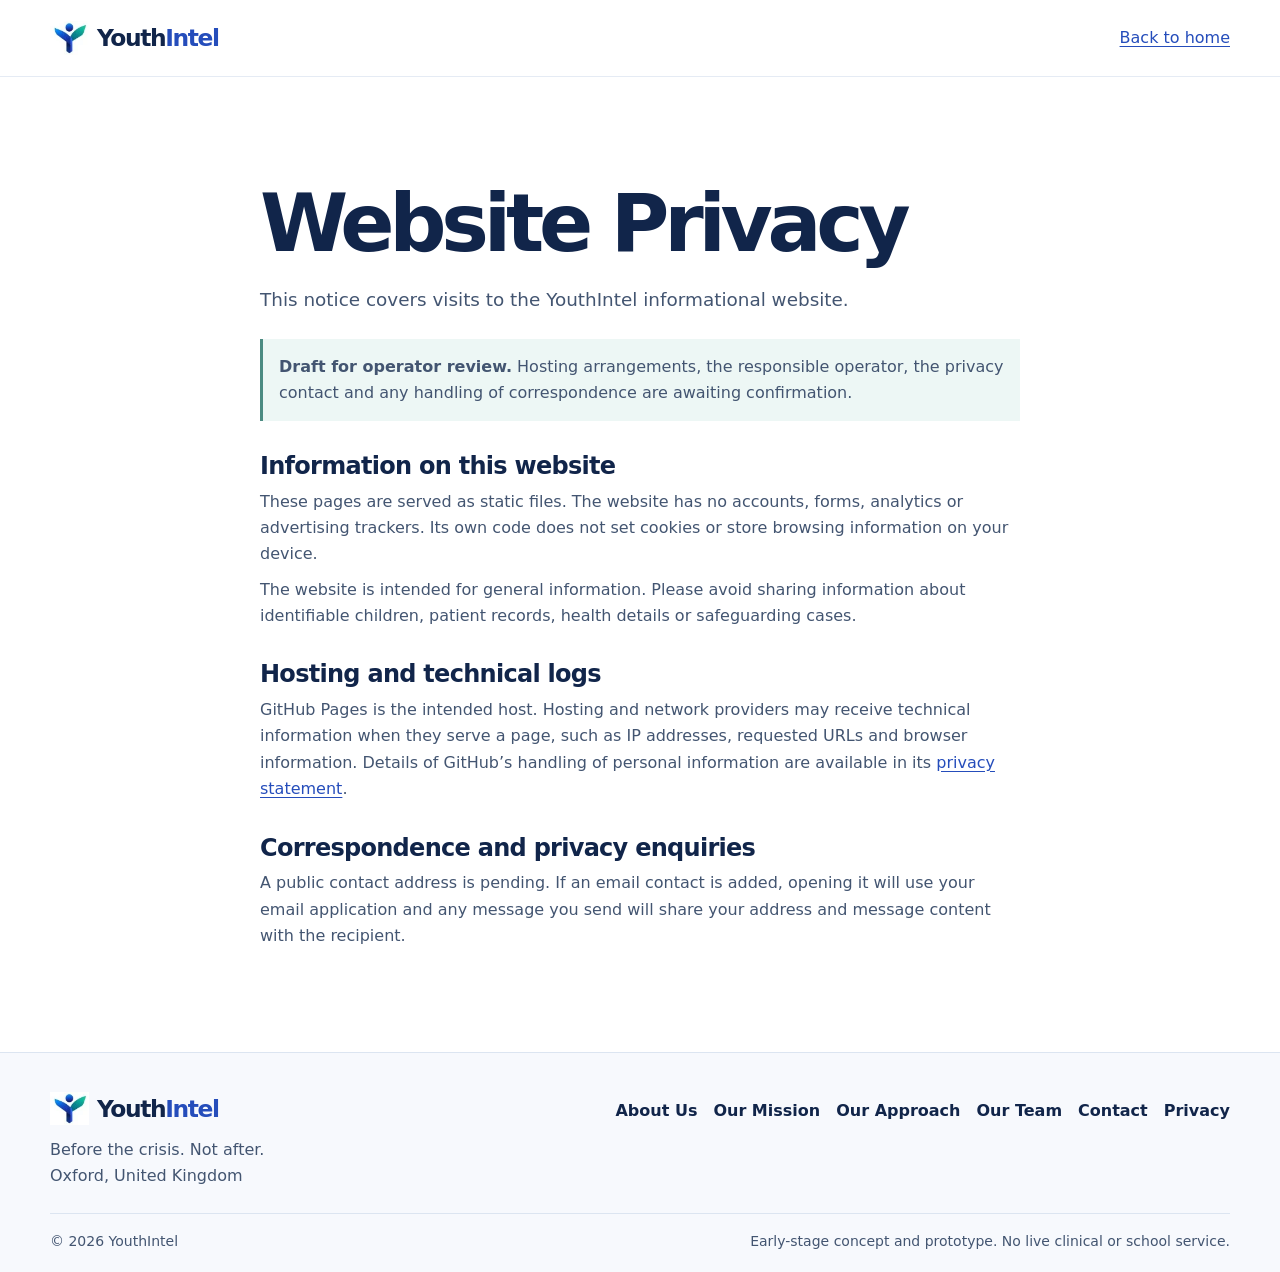
==== privacy.html @ d17b5310 "building initial version of websire" ====
<!doctype html>
<html lang="en-GB">
<head>
  <meta charset="utf-8">
  <meta name="viewport" content="width=device-width, initial-scale=1">
  <title>Website Privacy | YouthIntel</title>
  <meta name="description" content="How the YouthIntel informational website handles visitor data, hosting logs and correspondence.">
  <meta name="theme-color" content="#f7f9ff">
  <link rel="canonical" href="https://www.youthintel.co.uk/privacy.html">
  <meta property="og:type" content="website">
  <meta property="og:locale" content="en_GB">
  <meta property="og:site_name" content="YouthIntel">
  <meta property="og:title" content="Website Privacy | YouthIntel">
  <meta property="og:description" content="Privacy information for visitors to the YouthIntel website.">
  <meta property="og:url" content="https://www.youthintel.co.uk/privacy.html">
  <meta property="og:image" content="https://www.youthintel.co.uk/assets/social.png">
  <meta property="og:image:width" content="1200">
  <meta property="og:image:height" content="630">
  <meta property="og:image:alt" content="YouthIntel. Before the crisis. Not after.">
  <link rel="icon" href="assets/favicon.png" type="image/png">
  <link rel="stylesheet" href="style.css">
</head>
<body>
  <a class="skip-link" href="#main">Skip to content</a>
  <header class="site-header">
    <div class="wrap header-inner">
      <a class="brand" href="./" aria-label="YouthIntel home"><img src="assets/brand-mark.webp" width="39" height="33" alt=""><span>Youth<span class="brand-accent">Intel</span></span></a>
      <a href="./">Back to home</a>
    </div>
  </header>
  <main id="main" tabindex="-1" class="section">
    <div class="wrap policy">
      <h1>Website Privacy</h1>
      <p class="policy-lead">This notice covers visits to the YouthIntel informational website.</p>
      <p class="review-note"><strong>Draft for operator review.</strong> Hosting arrangements, the responsible operator, the privacy contact and any handling of correspondence are awaiting confirmation.</p>

      <section aria-labelledby="website-data">
        <h2 id="website-data">Information on this website</h2>
        <p>These pages are served as static files. The website has no accounts, forms, analytics or advertising trackers. Its own code does not set cookies or store browsing information on your device.</p>
        <p>The website is intended for general information. Please avoid sharing information about identifiable children, patient records, health details or safeguarding cases.</p>
      </section>

      <section aria-labelledby="hosting">
        <h2 id="hosting">Hosting and technical logs</h2>
        <p>GitHub Pages is the intended host. Hosting and network providers may receive technical information when they serve a page, such as IP addresses, requested URLs and browser information. Details of GitHub’s handling of personal information are available in its <a href="https://docs.github.com/en/site-policy/privacy-policies/github-general-privacy-statement">privacy statement</a>.</p>
      </section>

      <section aria-labelledby="correspondence">
        <h2 id="correspondence">Correspondence and privacy enquiries</h2>
        <p>A public contact address is pending. If an email contact is added, opening it will use your email application and any message you send will share your address and message content with the recipient.</p>
        <!-- PRIVACY_REVIEW: confirm the responsible operator, privacy contact, hosting, and any correspondence purposes, lawful bases, recipients, retention and applicable rights before publication. -->
      </section>
    </div>
  </main>
  <footer class="site-footer">
    <div class="wrap">
      <div class="footer-top">
        <div>
          <a class="brand" href="./" aria-label="YouthIntel home"><img src="assets/brand-mark.webp" width="39" height="33" alt="" loading="lazy"><span>Youth<span class="brand-accent">Intel</span></span></a>
          <p>Before the crisis. Not after.</p>
          <p>Oxford, United Kingdom</p>
        </div>
        <nav aria-label="Footer navigation">
          <a href="./#about">About Us</a><a href="./#mission">Our Mission</a><a href="./#approach">Our Approach</a><a href="./#team">Our Team</a><a href="./#contact">Contact</a><a href="privacy.html" aria-current="page">Privacy</a>
        </nav>
      </div>
      <div class="footer-bottom">
        <p>© 2026 YouthIntel</p>
        <p>Early-stage concept and prototype. No live clinical or school service.</p>
      </div>
    </div>
  </footer>
</body>
</html>
---- style.css ----
/* Shared colour, typography and layout */
:root {
  color-scheme: light;
  --ink: #11254a;
  --body: #435571;
  --blue: #254dbb;
  --teal: #116b60;
  --soft: #f4f7fd;
  --border: #dce5f1;
  --width: 1180px;
  --header-height: 76px;
  font-family: system-ui, -apple-system, BlinkMacSystemFont, "Segoe UI", sans-serif;
  color: var(--ink);
  background: white;
}

*, *::before, *::after { box-sizing: border-box; }
html { scroll-behavior: smooth; scroll-padding-top: calc(var(--header-height) + 14px); }
body { margin: 0; line-height: 1.65; }
img { display: block; max-width: 100%; height: auto; }
figure, p, h1, h2, h3, dl, dd { margin: 0; }
p { color: var(--body); }
a { color: var(--blue); text-underline-offset: .2em; }
a, button { -webkit-tap-highlight-color: transparent; }
:focus-visible { outline: 3px solid #248578; outline-offset: 4px; }
[hidden] { display: none !important; }
svg { display: block; width: 1.5rem; height: 1.5rem; flex: none; fill: none; stroke: currentColor; stroke-width: 1.65; stroke-linecap: round; stroke-linejoin: round; }
h1, h2, h3 { line-height: 1.12; text-wrap: balance; }
h2 { font-size: clamp(2rem, 4.1vw, 3.25rem); letter-spacing: -.052em; font-weight: 690; }
h3 { font-size: 1.18rem; letter-spacing: -.024em; font-weight: 690; }
.wrap { width: min(var(--width), calc(100% - 4rem)); margin-inline: auto; }
.section { padding-block: clamp(4rem, 8vw, 7.25rem); }
.section-soft { background: var(--soft); }
.split { display: grid; grid-template-columns: 1fr 1fr; gap: clamp(2rem, 6vw, 6rem); }
.section-heading { max-width: 740px; margin-bottom: 2.2rem; }
.section-heading > p:not(.eyebrow) { max-width: 640px; margin-top: .95rem; font-size: 1.06rem; }
.eyebrow { margin-bottom: 1.1rem; color: var(--teal); font-size: .875rem; line-height: 1.35; font-weight: 760; letter-spacing: .095em; text-transform: uppercase; }
.section-note { margin-top: 1.5rem; max-width: 680px; }
.copy p + p { margin-top: 1rem; }
.grid { display: grid; gap: 1rem; }
.grid-four { grid-template-columns: repeat(4, minmax(0, 1fr)); }
.grid-three { grid-template-columns: repeat(3, minmax(0, 1fr)); }
.grid-two { grid-template-columns: repeat(2, minmax(0, 1fr)); }

/* Navigation stays available without JavaScript. */
.skip-link { position: fixed; top: .5rem; left: .75rem; z-index: 10; padding: .65rem 1rem; border-radius: .4rem; background: white; transform: translateY(-160%); }
.skip-link:focus { transform: translateY(0); }
.site-header { position: sticky; inset-block-start: 0; z-index: 5; border-bottom: 1px solid #e5ebf4; background: #fff; }
.header-inner { position: relative; min-height: var(--header-height); display: flex; align-items: center; justify-content: space-between; gap: 1rem; }
.brand { display: inline-flex; align-items: center; gap: .5rem; color: var(--ink); text-decoration: none; font-size: 1.46rem; letter-spacing: -.06em; font-weight: 790; width: fit-content; white-space: nowrap; }
.brand img { flex: none; }
.brand-accent { color: var(--blue); }
.primary-nav { display: flex; align-items: center; gap: clamp(.15rem, 1vw, .9rem); }
.primary-nav a, .menu-toggle { display: flex; align-items: center; min-height: 44px; padding: .55rem .65rem; border-radius: .5rem; text-decoration: none; color: var(--body); font-size: .925rem; font-weight: 650; white-space: nowrap; }
.primary-nav a:hover, .primary-nav [aria-current] { color: var(--blue); background: #edf3ff; }
.primary-nav .nav-contact { margin-left: .35rem; padding-inline: 1.1rem; border: 1px solid #d1dcf2; color: var(--blue); }
.menu-toggle { display: none; gap: .65rem; border: 1px solid var(--border); background: white; cursor: pointer; font-family: inherit; }
.menu-icon { position: relative; width: 1.05rem; height: .7rem; border-block: 2px solid currentColor; }
.menu-icon::after { position: absolute; inset: 50% 0 auto; translate: 0 -50%; border-top: 2px solid currentColor; content: ""; }

/* Home and pathway illustration */
.hero { padding: clamp(3rem, 6vw, 6rem) 0 1.6rem; background: radial-gradient(ellipse at 90% 7%, #e9f5f7, transparent 48%), linear-gradient(145deg, #f9faff 20%, #f2f6fd 100%); border-bottom: 1px solid var(--border); }
.hero-layout { display: grid; grid-template-columns: minmax(0, .98fr) minmax(0, 1.02fr); align-items: center; gap: clamp(2rem, 5vw, 5rem); }
.hero h1 { font-size: clamp(3rem, 6.15vw, 6rem); font-weight: 740; letter-spacing: -.072em; line-height: .99; }
.hero h1 span { color: var(--blue); }
.hero-subtitle { margin-top: 1.6rem; color: var(--ink); font-size: clamp(1.24rem, 1.9vw, 1.58rem); font-weight: 640; line-height: 1.32; letter-spacing: -.025em; max-width: 27ch; }
.hero-subtitle + p { margin-top: .9rem; max-width: 49ch; }
.actions { display: flex; flex-wrap: wrap; gap: .7rem; margin-top: 1.55rem; }
.button { display: inline-flex; align-items: center; justify-content: center; min-height: 48px; padding: .68rem 1rem; border: 1px solid transparent; border-radius: .55rem; text-decoration: none; font-weight: 670; line-height: 1.3; }
.button-primary { background: var(--blue); color: white; }
.button-primary:hover { background: #183c9c; }
.button-secondary { border-color: #c4d3ec; background: white; color: var(--blue); }
.button-secondary:hover { background: #edf3ff; }
.hero-visual { overflow: hidden; border: 1px solid #cfddee; border-radius: clamp(1rem, 3vw, 1.8rem); background: #edf5f9; box-shadow: 0 20px 45px #233b7410; animation: appear .6s ease-out both; }
.hero-visual img { width: 100%; }
.status { display: flex; align-items: baseline; gap: .65rem; margin-top: clamp(1.5rem, 4vw, 3.1rem); padding-top: 1rem; border-top: 1px solid #d7e3f2; color: #405674; font-size: .875rem; }
.status span { flex: none; width: .55rem; height: .55rem; border-radius: 50%; background: #218579; }
@keyframes appear { from { opacity: .75; transform: translateY(8px); } to { opacity: 1; transform: none; } }

/* Editorial sections */
.intro { align-items: start; }
.intro .copy { padding-top: .45rem; }
.card { border: 1px solid var(--border); border-radius: 1rem; background: white; padding: clamp(1.2rem, 2vw, 1.6rem); }
.card h3 + p, .process h3 + p { margin-top: .7rem; }
.card, .button { transition: background-color .18s, border-color .18s, box-shadow .18s, transform .18s; }
@media (hover: hover) {
  .card:hover { transform: translateY(-3px); border-color: #b6cadd; box-shadow: 0 8px 22px #233b740d; }
}
.icon-box { display: grid; place-items: center; width: 3rem; height: 3rem; margin-bottom: 1.05rem; border-radius: .8rem; background: #e9efff; color: var(--blue); }
:is(.card, .process li):nth-child(even) .icon-box { background: #e5f5f0; color: var(--teal); }
.mission { color: white; background: radial-gradient(ellipse at 85% 0%, #235573, transparent 57%), #14284e; }
.mission .eyebrow { color: #8fe2cb; }
.mission-main { max-width: 875px; }
.mission-statement { color: white; font-size: clamp(2rem, 4.4vw, 4.05rem); font-weight: 650; letter-spacing: -.054em; line-height: 1.12; text-wrap: balance; }
.mission-main p:last-child { max-width: 650px; margin-top: 1.15rem; }
.mission p:not(.mission-statement) { color: #d8e6f5; }
.mission-details { margin-top: clamp(2rem, 5vw, 3.5rem); padding-top: 1.6rem; border-top: 1px solid #55718a; }
.mission-details p { margin-top: .65rem; }
.process { margin: 0; padding: 0; list-style: none; }
.process li { position: relative; padding-right: .8rem; }
.process li::before { content: ""; position: absolute; top: 1.5rem; border-top: 1px solid #a9bfdd; left: 3.65rem; right: .25rem; }
.process li::after { content: ""; position: absolute; top: calc(1.5rem - 3px); right: .25rem; width: .42rem; height: .42rem; border-top: 1px solid #718cae; border-right: 1px solid #718cae; transform: rotate(45deg); }
.process li:last-child::before, .process li:last-child::after { content: none; }
.callout { display: flex; gap: .75rem; align-items: center; margin-top: 2rem; padding: 1rem 1.2rem; border-radius: .8rem; background: #e9f6f1; color: #164e46; font-weight: 650; }
.capability { border-top: 3px solid #6a87d5; }
.capability:nth-child(2) { border-top-color: #55a898; }
.capability:nth-child(3) { border-top-color: #95a8c4; }
.capability ul { padding-left: 1.2rem; margin: .75rem 0 0; color: var(--body); }
.capability li + li { margin-top: .42rem; }
.capability li::marker { color: var(--teal); }
.trust > div { align-self: start; }
.principles { display: grid; gap: .9rem; }
.principles > div { padding: 0 0 .9rem 1rem; border-bottom: 1px solid var(--border); border-left: 3px solid #d6ebe5; }
.principles dt { font-weight: 720; }
.principles dd { margin-top: .25rem; color: var(--body); }
.founder { padding: clamp(1.4rem, 3vw, 2.25rem); background: #f8faff; }
.founder-header { display: flex; align-items: center; gap: 1rem; margin-bottom: 1.2rem; }
.founder-header h3 { font-size: 1.5rem; }
.initials { display: grid; place-items: center; flex: none; width: 3.65rem; height: 3.65rem; border-radius: 1rem; background: #e0ebff; color: #254aab; font-size: 1.1rem; font-weight: 760; }
.founder:nth-child(2) .initials { background: #dff2eb; color: var(--teal); }
.role { margin-top: .2rem; color: var(--teal); font-weight: 650; }
.founder > p + p { margin-top: .8rem; }
.research { max-width: 410px; margin-top: 1.4rem; padding: 1.1rem 0 0 1.2rem; border-left: 3px solid #a1cdbf; }
.research p { margin-top: .6rem; }
.timeline { margin: 0 0 0 .4rem; padding: 0 0 0 1.4rem; list-style: none; border-left: 1px solid #adc3e4; }
.timeline li { position: relative; }
.timeline li::before { position: absolute; top: .35rem; left: -1.75rem; content: ""; width: .65rem; height: .65rem; border-radius: 50%; background: #2e58b8; box-shadow: 0 0 0 4px var(--soft); }
.timeline li + li { margin-top: 1.45rem; }
.timeline .date { margin-bottom: .35rem; font-weight: 720; color: var(--teal); font-size: .875rem; }
.timeline h3 + p { margin-top: .35rem; }
.contact-panel { display: flex; justify-content: space-between; align-items: center; flex-wrap: wrap; gap: 1.5rem; padding: clamp(1.6rem, 5vw, 3.6rem); border: 1px solid #d7e8e8; border-radius: 1.3rem; background: linear-gradient(105deg, #edf2ff, #e8f7f1); }
.contact-panel p { margin-top: .8rem; max-width: 55ch; }
.contact-panel .button { margin-top: 1rem; }
.location { display: flex; align-items: center; gap: .5rem; font-weight: 650; }
.location svg { color: var(--teal); }
.site-footer { padding: 2.3rem 0 1.2rem; border-top: 1px solid var(--border); background: #f7f9fd; }
.footer-top { display: flex; justify-content: space-between; flex-wrap: wrap; gap: 1.4rem; padding-bottom: 1.45rem; }
.footer-top .brand { margin-bottom: .55rem; }
.footer-top nav { display: flex; flex-wrap: wrap; gap: .45rem 1rem; align-items: start; }
.footer-top nav a { color: var(--ink); text-decoration: none; font-weight: 620; min-height: 44px; display: flex; align-items: center; }
.footer-top nav a:hover { text-decoration: underline; }
.footer-bottom { display: flex; justify-content: space-between; flex-wrap: wrap; gap: .4rem 1rem; padding-top: 1rem; border-top: 1px solid var(--border); font-size: .875rem; }
.policy { max-width: 760px; }
.policy h1 { font-size: clamp(2.8rem, 7vw, 5rem); letter-spacing: -.065em; }
.policy .policy-lead { margin-top: 1rem; font-size: 1.15rem; }
.policy section { margin-top: 2rem; }
.policy h2 { font-size: 1.5rem; letter-spacing: -.03em; }
.policy section p { margin-top: .55rem; }
.review-note { margin-top: 1.5rem; padding: .9rem 1rem; border-left: 3px solid #4c8b82; background: #edf7f5; }

/* Layout changes follow the available space. */
@media (max-width: 960px) {
  .grid-four { grid-template-columns: repeat(2, minmax(0, 1fr)); }
  .process { grid-template-columns: 1fr; max-width: 660px; gap: 1.4rem; }
  .process li { padding-left: 4rem; padding-right: 0; min-height: 3rem; }
  .process li .icon-box { position: absolute; top: 0; left: 0; }
  .process li::before { top: 3.35rem; left: 1.48rem; right: auto; bottom: -.9rem; border-top: 0; border-left: 1px solid #a9bfdd; }
  .process li::after { top: auto; left: 1.3rem; right: auto; bottom: -.9rem; transform: rotate(135deg); }
}

@media (max-width: 760px) {
  :root { --header-height: 66px; }
  .wrap { width: min(var(--width), calc(100% - 2.5rem)); }
  .header-inner { flex-wrap: wrap; gap: 0; }
  .header-inner > .brand { min-height: var(--header-height); }
  .primary-nav { flex-basis: 100%; flex-wrap: wrap; padding-bottom: .5rem; }
  .menu-enabled .menu-toggle { display: flex; }
  .menu-enabled .primary-nav {
    position: absolute;
    inset: 100% 0 auto;
    display: none;
    padding: .5rem;
    max-height: calc(100dvh - var(--header-height) - 1rem);
    overflow: auto;
    border: 1px solid var(--border);
    border-radius: .7rem;
    background: white;
    box-shadow: 0 12px 24px #1a326721;
  }
  .menu-enabled .primary-nav.is-open { display: grid; gap: .1rem; }
  .menu-enabled .nav-contact { margin: 0; padding-inline: .65rem; border-color: transparent; }
  .site-header:not(.menu-enabled):has(.primary-nav) { position: static; }
  .hero-layout, .split { grid-template-columns: 1fr; }
  .hero-visual { width: min(100%, 520px); }
  .grid-three { grid-template-columns: repeat(2, minmax(0, 1fr)); }
  .section-heading { margin-bottom: 1.55rem; }
  .trust { gap: .55rem; }
}

@media (max-width: 520px) {
  .wrap { width: calc(100% - 2rem); }
  .grid-four, .grid-three, .grid-two { grid-template-columns: 1fr; }
  .hero { padding-top: 2.5rem; }
  .hero h1 { font-size: clamp(2.75rem, 11vw, 3.75rem); }
  .actions .button { flex: 1 1 max-content; }
  .footer-top nav { gap: 0 1rem; }
}

@media (prefers-reduced-motion: reduce) {
  *, *::before, *::after { scroll-behavior: auto !important; animation: none !important; transition: none !important; }
  .card:hover { transform: none; }
}

/* The motion is optional and content remains fully visible as it enters. */
@supports (animation-timeline: view()) {
  @media (prefers-reduced-motion: no-preference) {
    .section-heading {
      animation: section-arrival linear both;
      animation-timeline: view();
      animation-range: entry 0% entry 100%;
    }
    @keyframes section-arrival {
      from { translate: 0 .5rem; }
      to { translate: 0 0; }
    }
  }
}
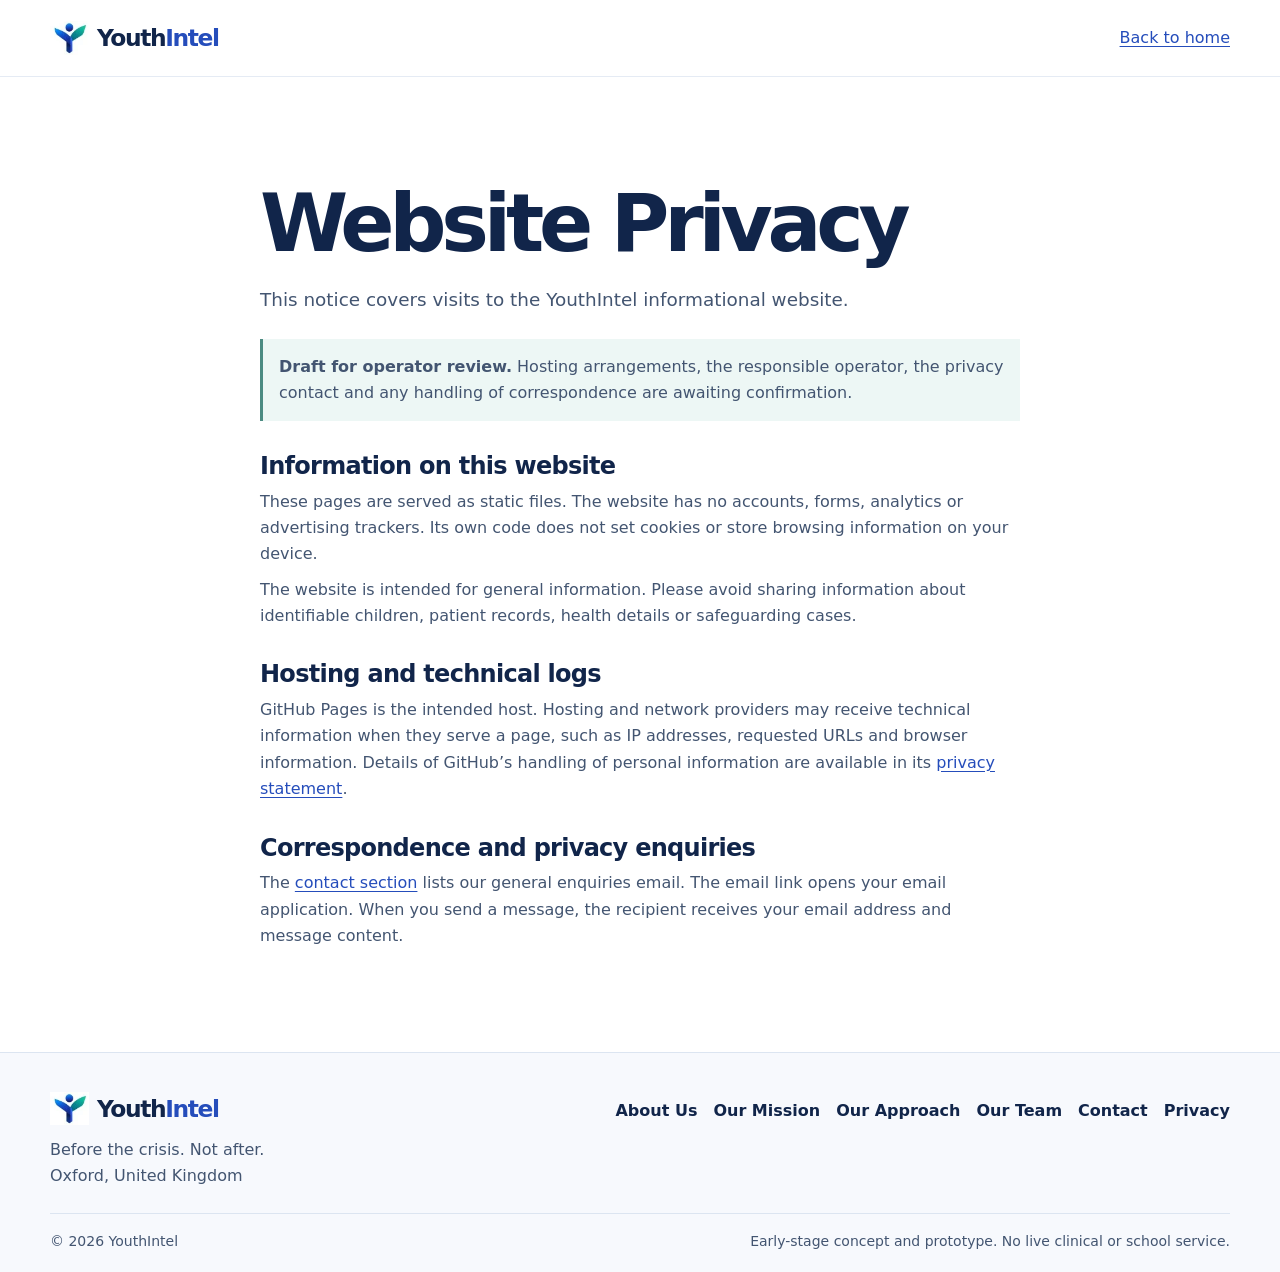
==== commit 9133f74b: "contact info added" ====
--- a/privacy.html
+++ b/privacy.html
@@ -47,7 +47,7 @@
 
       <section aria-labelledby="correspondence">
         <h2 id="correspondence">Correspondence and privacy enquiries</h2>
-        <p>A public contact address is pending. If an email contact is added, opening it will use your email application and any message you send will share your address and message content with the recipient.</p>
+        <p>The <a href="./#contact">contact section</a> lists our general enquiries email. The email link opens your email application. When you send a message, the recipient receives your email address and message content.</p>
         <!-- PRIVACY_REVIEW: confirm the responsible operator, privacy contact, hosting, and any correspondence purposes, lawful bases, recipients, retention and applicable rights before publication. -->
       </section>
     </div>
--- a/style.css
+++ b/style.css
@@ -119,18 +119,8 @@
 .initials { display: grid; place-items: center; flex: none; width: 3.65rem; height: 3.65rem; border-radius: 1rem; background: #e0ebff; color: #254aab; font-size: 1.1rem; font-weight: 760; }
 .founder:nth-child(2) .initials { background: #dff2eb; color: var(--teal); }
 .role { margin-top: .2rem; color: var(--teal); font-weight: 650; }
-.founder > p + p { margin-top: .8rem; }
-.research { max-width: 410px; margin-top: 1.4rem; padding: 1.1rem 0 0 1.2rem; border-left: 3px solid #a1cdbf; }
-.research p { margin-top: .6rem; }
-.timeline { margin: 0 0 0 .4rem; padding: 0 0 0 1.4rem; list-style: none; border-left: 1px solid #adc3e4; }
-.timeline li { position: relative; }
-.timeline li::before { position: absolute; top: .35rem; left: -1.75rem; content: ""; width: .65rem; height: .65rem; border-radius: 50%; background: #2e58b8; box-shadow: 0 0 0 4px var(--soft); }
-.timeline li + li { margin-top: 1.45rem; }
-.timeline .date { margin-bottom: .35rem; font-weight: 720; color: var(--teal); font-size: .875rem; }
-.timeline h3 + p { margin-top: .35rem; }
 .contact-panel { display: flex; justify-content: space-between; align-items: center; flex-wrap: wrap; gap: 1.5rem; padding: clamp(1.6rem, 5vw, 3.6rem); border: 1px solid #d7e8e8; border-radius: 1.3rem; background: linear-gradient(105deg, #edf2ff, #e8f7f1); }
 .contact-panel p { margin-top: .8rem; max-width: 55ch; }
-.contact-panel .button { margin-top: 1rem; }
 .location { display: flex; align-items: center; gap: .5rem; font-weight: 650; }
 .location svg { color: var(--teal); }
 .site-footer { padding: 2.3rem 0 1.2rem; border-top: 1px solid var(--border); background: #f7f9fd; }
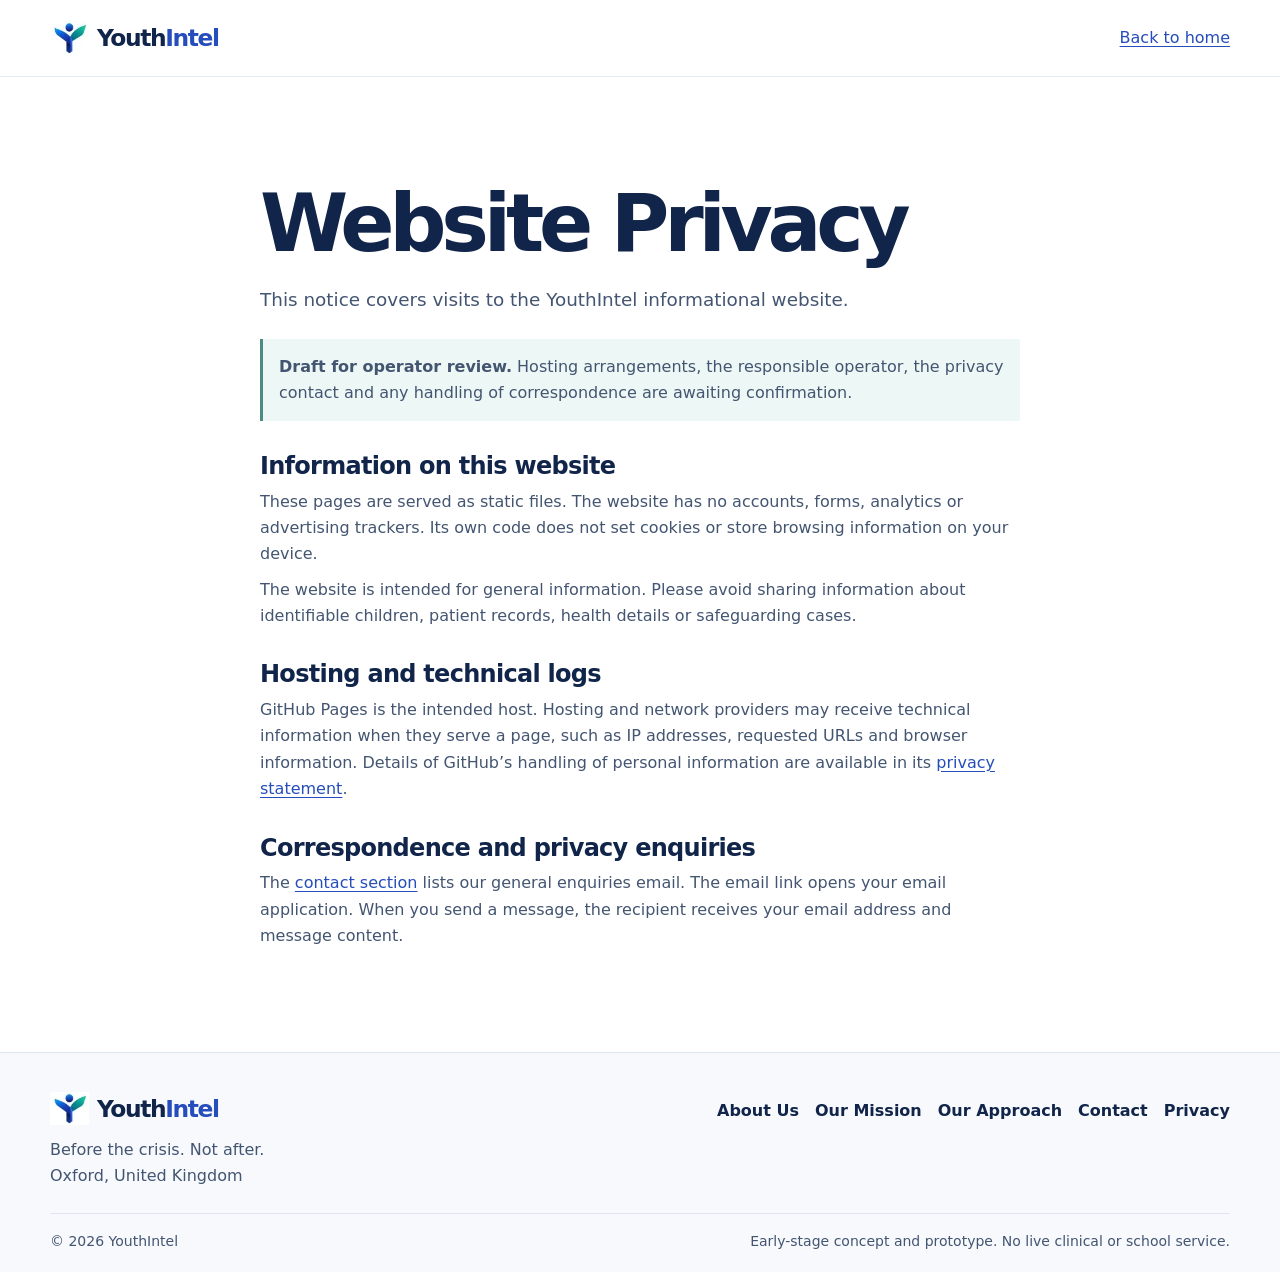
==== commit 833e77a3: "website updated" ====
--- a/privacy.html
+++ b/privacy.html
@@ -61,7 +61,7 @@
           <p>Oxford, United Kingdom</p>
         </div>
         <nav aria-label="Footer navigation">
-          <a href="./#about">About Us</a><a href="./#mission">Our Mission</a><a href="./#approach">Our Approach</a><a href="./#team">Our Team</a><a href="./#contact">Contact</a><a href="privacy.html" aria-current="page">Privacy</a>
+          <a href="./#about">About Us</a><a href="./#mission">Our Mission</a><a href="./#approach">Our Approach</a><a href="./#contact">Contact</a><a href="privacy.html" aria-current="page">Privacy</a>
         </nav>
       </div>
       <div class="footer-bottom">
--- a/style.css
+++ b/style.css
@@ -1,3 +1,11 @@
+@font-face {
+  font-family: "Architects Daughter";
+  src: url("assets/ArchitectsDaughter-Regular.ttf") format("truetype");
+  font-style: normal;
+  font-weight: 400;
+  font-display: swap;
+}
+
 /* Shared colour, typography and layout */
 :root {
   color-scheme: light;
@@ -33,14 +41,9 @@
 .section-soft { background: var(--soft); }
 .split { display: grid; grid-template-columns: 1fr 1fr; gap: clamp(2rem, 6vw, 6rem); }
 .section-heading { max-width: 740px; margin-bottom: 2.2rem; }
-.section-heading > p:not(.eyebrow) { max-width: 640px; margin-top: .95rem; font-size: 1.06rem; }
 .eyebrow { margin-bottom: 1.1rem; color: var(--teal); font-size: .875rem; line-height: 1.35; font-weight: 760; letter-spacing: .095em; text-transform: uppercase; }
-.section-note { margin-top: 1.5rem; max-width: 680px; }
-.copy p + p { margin-top: 1rem; }
 .grid { display: grid; gap: 1rem; }
 .grid-four { grid-template-columns: repeat(4, minmax(0, 1fr)); }
-.grid-three { grid-template-columns: repeat(3, minmax(0, 1fr)); }
-.grid-two { grid-template-columns: repeat(2, minmax(0, 1fr)); }
 
 /* Navigation stays available without JavaScript. */
 .skip-link { position: fixed; top: .5rem; left: .75rem; z-index: 10; padding: .65rem 1rem; border-radius: .4rem; background: white; transform: translateY(-160%); }
@@ -61,7 +64,7 @@
 /* Home and pathway illustration */
 .hero { padding: clamp(3rem, 6vw, 6rem) 0 1.6rem; background: radial-gradient(ellipse at 90% 7%, #e9f5f7, transparent 48%), linear-gradient(145deg, #f9faff 20%, #f2f6fd 100%); border-bottom: 1px solid var(--border); }
 .hero-layout { display: grid; grid-template-columns: minmax(0, .98fr) minmax(0, 1.02fr); align-items: center; gap: clamp(2rem, 5vw, 5rem); }
-.hero h1 { font-size: clamp(3rem, 6.15vw, 6rem); font-weight: 740; letter-spacing: -.072em; line-height: .99; }
+.hero h1 { font-family: "Architects Daughter", system-ui, sans-serif; font-size: clamp(3rem, 5.8vw, 5.65rem); font-weight: 400; letter-spacing: -.055em; line-height: 1.04; }
 .hero h1 span { color: var(--blue); }
 .hero-subtitle { margin-top: 1.6rem; color: var(--ink); font-size: clamp(1.24rem, 1.9vw, 1.58rem); font-weight: 640; line-height: 1.32; letter-spacing: -.025em; max-width: 27ch; }
 .hero-subtitle + p { margin-top: .9rem; max-width: 49ch; }
@@ -78,47 +81,53 @@
 @keyframes appear { from { opacity: .75; transform: translateY(8px); } to { opacity: 1; transform: none; } }
 
 /* Editorial sections */
-.intro { align-items: start; }
-.intro .copy { padding-top: .45rem; }
+.intro { align-items: center; }
+.intro > p { max-width: 48ch; font-size: 1.1rem; }
 .card { border: 1px solid var(--border); border-radius: 1rem; background: white; padding: clamp(1.2rem, 2vw, 1.6rem); }
-.card h3 + p, .process h3 + p { margin-top: .7rem; }
+.card h3 + p { margin-top: .7rem; }
 .card, .button { transition: background-color .18s, border-color .18s, box-shadow .18s, transform .18s; }
 @media (hover: hover) {
   .card:hover { transform: translateY(-3px); border-color: #b6cadd; box-shadow: 0 8px 22px #233b740d; }
 }
 .icon-box { display: grid; place-items: center; width: 3rem; height: 3rem; margin-bottom: 1.05rem; border-radius: .8rem; background: #e9efff; color: var(--blue); }
-:is(.card, .process li):nth-child(even) .icon-box { background: #e5f5f0; color: var(--teal); }
+.card:nth-child(even) .icon-box { background: #e5f5f0; color: var(--teal); }
 .mission { color: white; background: radial-gradient(ellipse at 85% 0%, #235573, transparent 57%), #14284e; }
 .mission .eyebrow { color: #8fe2cb; }
 .mission-main { max-width: 875px; }
 .mission-statement { color: white; font-size: clamp(2rem, 4.4vw, 4.05rem); font-weight: 650; letter-spacing: -.054em; line-height: 1.12; text-wrap: balance; }
-.mission-main p:last-child { max-width: 650px; margin-top: 1.15rem; }
-.mission p:not(.mission-statement) { color: #d8e6f5; }
-.mission-details { margin-top: clamp(2rem, 5vw, 3.5rem); padding-top: 1.6rem; border-top: 1px solid #55718a; }
-.mission-details p { margin-top: .65rem; }
-.process { margin: 0; padding: 0; list-style: none; }
-.process li { position: relative; padding-right: .8rem; }
-.process li::before { content: ""; position: absolute; top: 1.5rem; border-top: 1px solid #a9bfdd; left: 3.65rem; right: .25rem; }
-.process li::after { content: ""; position: absolute; top: calc(1.5rem - 3px); right: .25rem; width: .42rem; height: .42rem; border-top: 1px solid #718cae; border-right: 1px solid #718cae; transform: rotate(45deg); }
-.process li:last-child::before, .process li:last-child::after { content: none; }
-.callout { display: flex; gap: .75rem; align-items: center; margin-top: 2rem; padding: 1rem 1.2rem; border-radius: .8rem; background: #e9f6f1; color: #164e46; font-weight: 650; }
-.capability { border-top: 3px solid #6a87d5; }
-.capability:nth-child(2) { border-top-color: #55a898; }
-.capability:nth-child(3) { border-top-color: #95a8c4; }
-.capability ul { padding-left: 1.2rem; margin: .75rem 0 0; color: var(--body); }
-.capability li + li { margin-top: .42rem; }
-.capability li::marker { color: var(--teal); }
-.trust > div { align-self: start; }
-.principles { display: grid; gap: .9rem; }
-.principles > div { padding: 0 0 .9rem 1rem; border-bottom: 1px solid var(--border); border-left: 3px solid #d6ebe5; }
-.principles dt { font-weight: 720; }
-.principles dd { margin-top: .25rem; color: var(--body); }
-.founder { padding: clamp(1.4rem, 3vw, 2.25rem); background: #f8faff; }
-.founder-header { display: flex; align-items: center; gap: 1rem; margin-bottom: 1.2rem; }
-.founder-header h3 { font-size: 1.5rem; }
-.initials { display: grid; place-items: center; flex: none; width: 3.65rem; height: 3.65rem; border-radius: 1rem; background: #e0ebff; color: #254aab; font-size: 1.1rem; font-weight: 760; }
-.founder:nth-child(2) .initials { background: #dff2eb; color: var(--teal); }
-.role { margin-top: .2rem; color: var(--teal); font-weight: 650; }
+.process {
+  --step-gap: 2rem;
+  display: grid;
+  grid-template-columns: repeat(4, minmax(0, 1fr));
+  gap: var(--step-gap);
+  margin: 0;
+  padding: clamp(1rem, 3vw, 2rem);
+  list-style: none;
+  border: 1px solid var(--border);
+  border-radius: 1.3rem;
+  background: linear-gradient(120deg, #f1f5ff, #eef8f5);
+}
+.process li {
+  position: relative;
+  padding: clamp(1rem, 2vw, 1.5rem);
+  border: 1px solid #cddcf1;
+  border-radius: .9rem;
+  background: white;
+}
+.process li:nth-child(3) { border-color: #84bdb0; background: #f4fbf8; }
+.process li:nth-child(3) .icon-box { background: #dff2eb; color: var(--teal); }
+.process li:not(:last-child)::after {
+  content: "";
+  position: absolute;
+  top: calc(50% - .3rem);
+  left: calc(100% + var(--step-gap) / 2 - .45rem);
+  width: .6rem;
+  height: .6rem;
+  border-top: 2px solid #52799a;
+  border-right: 2px solid #52799a;
+  transform: rotate(45deg);
+}
+.process p { margin-top: .5rem; font-size: .94rem; line-height: 1.45; }
 .contact-panel { display: flex; justify-content: space-between; align-items: center; flex-wrap: wrap; gap: 1.5rem; padding: clamp(1.6rem, 5vw, 3.6rem); border: 1px solid #d7e8e8; border-radius: 1.3rem; background: linear-gradient(105deg, #edf2ff, #e8f7f1); }
 .contact-panel p { margin-top: .8rem; max-width: 55ch; }
 .location { display: flex; align-items: center; gap: .5rem; font-weight: 650; }
@@ -141,11 +150,14 @@
 /* Layout changes follow the available space. */
 @media (max-width: 960px) {
   .grid-four { grid-template-columns: repeat(2, minmax(0, 1fr)); }
-  .process { grid-template-columns: 1fr; max-width: 660px; gap: 1.4rem; }
-  .process li { padding-left: 4rem; padding-right: 0; min-height: 3rem; }
-  .process li .icon-box { position: absolute; top: 0; left: 0; }
-  .process li::before { top: 3.35rem; left: 1.48rem; right: auto; bottom: -.9rem; border-top: 0; border-left: 1px solid #a9bfdd; }
-  .process li::after { top: auto; left: 1.3rem; right: auto; bottom: -.9rem; transform: rotate(135deg); }
+  .process { grid-template-columns: 1fr; }
+  .process li { display: grid; grid-template-columns: auto 1fr; column-gap: .85rem; align-items: center; }
+  .process .icon-box { grid-row: span 2; margin: 0; }
+  .process li:not(:last-child)::after {
+    top: calc(100% + var(--step-gap) / 2 - .45rem);
+    left: calc(50% - .3rem);
+    transform: rotate(135deg);
+  }
 }
 
 @media (max-width: 760px) {
@@ -172,16 +184,14 @@
   .site-header:not(.menu-enabled):has(.primary-nav) { position: static; }
   .hero-layout, .split { grid-template-columns: 1fr; }
   .hero-visual { width: min(100%, 520px); }
-  .grid-three { grid-template-columns: repeat(2, minmax(0, 1fr)); }
   .section-heading { margin-bottom: 1.55rem; }
-  .trust { gap: .55rem; }
 }
 
 @media (max-width: 520px) {
   .wrap { width: calc(100% - 2rem); }
-  .grid-four, .grid-three, .grid-two { grid-template-columns: 1fr; }
+  .grid-four { grid-template-columns: 1fr; }
   .hero { padding-top: 2.5rem; }
-  .hero h1 { font-size: clamp(2.75rem, 11vw, 3.75rem); }
+  .hero h1 { font-size: clamp(2.5rem, 10.5vw, 3.75rem); }
   .actions .button { flex: 1 1 max-content; }
   .footer-top nav { gap: 0 1rem; }
 }
